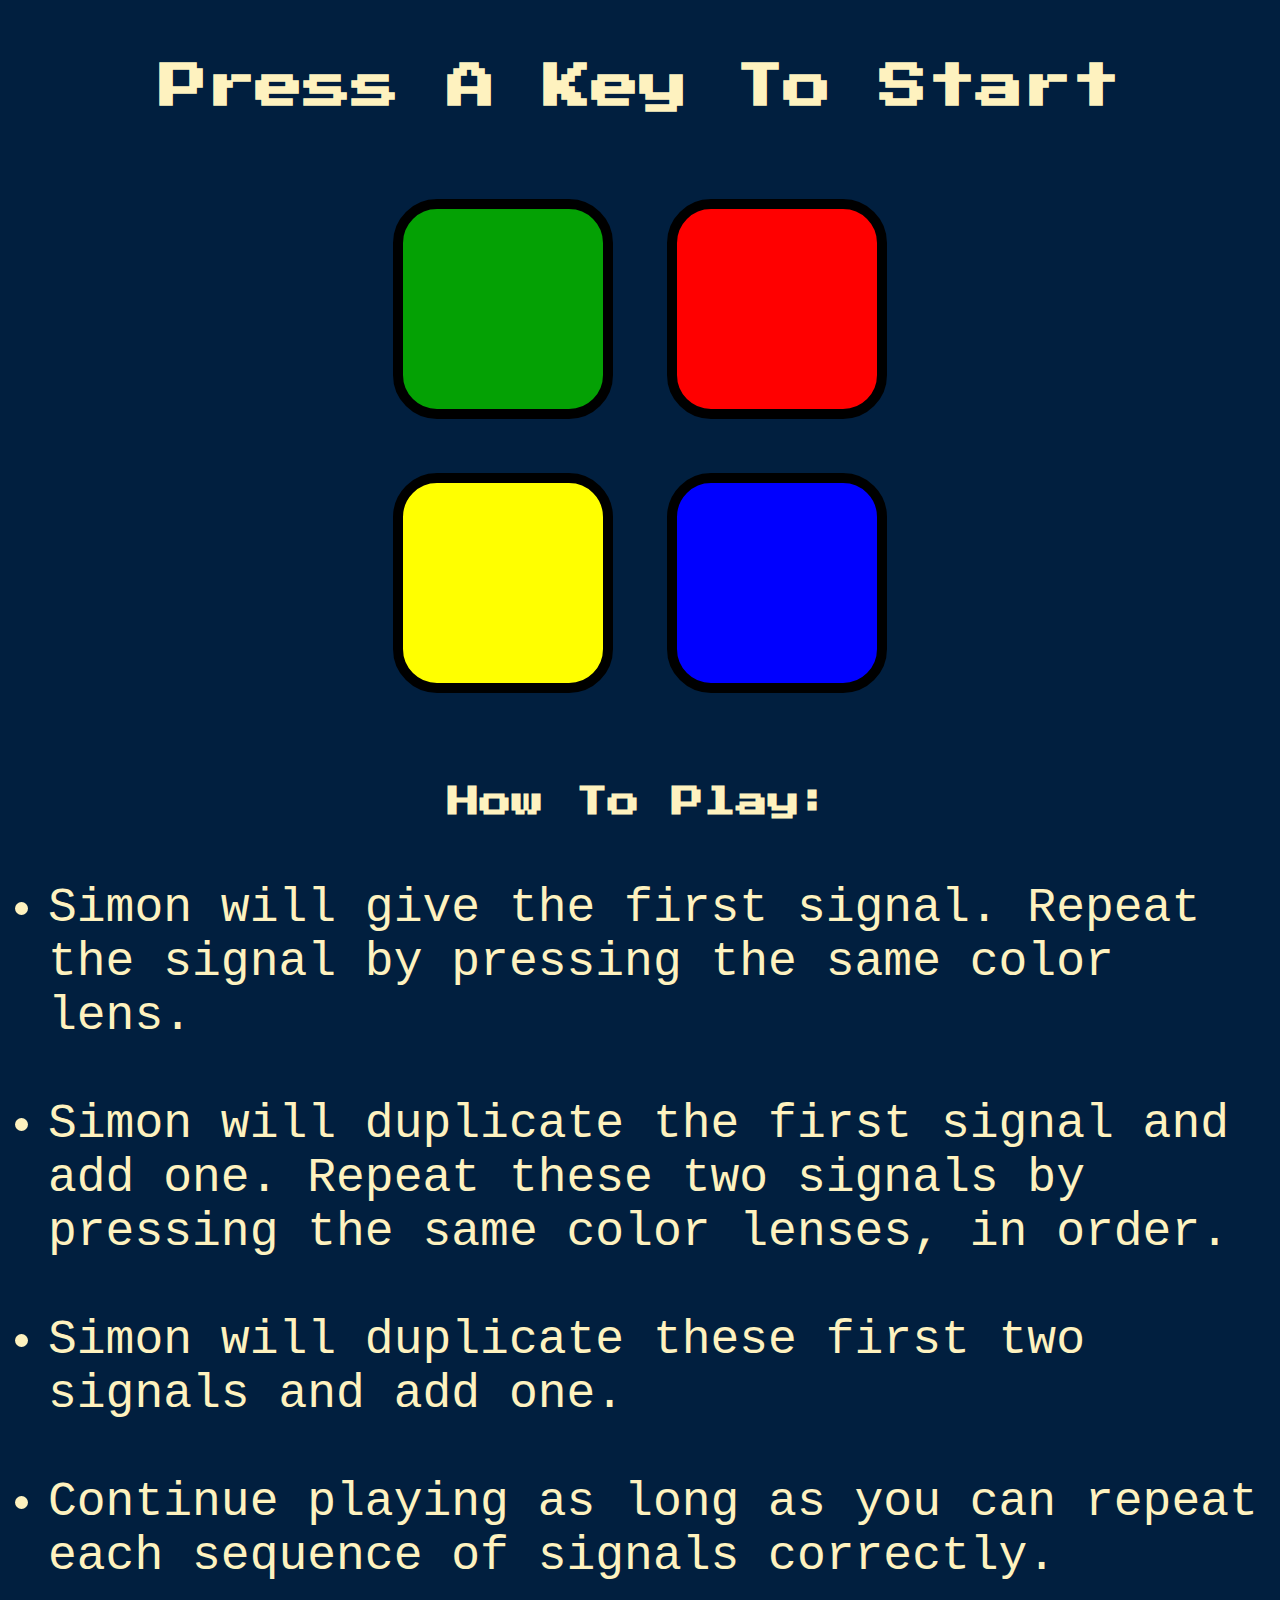
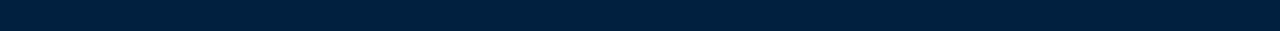
==== index.html @ 5886d7bd "added styling to how to play content" ====
<!DOCTYPE html>
<html lang="en">
<head>
    <meta charset="UTF-8">
    <meta http-equiv="X-UA-Compatible" content="IE=edge">
    <meta name="viewport" content="width=device-width, initial-scale=1.0">
    <link rel="stylesheet" href="styles.css">
    <link href="https://fonts.googleapis.com/css?family=Press+Start+2P" rel="stylesheet">
    <title>Simon Game</title>
</head>
<body>
    <h1 id="level-title">Press A Key To Start</h1>
      <div class="container">
        <div class="row">
          <div type="button" id="green" class="green btn">

          </div>
          <div type="button" id="red" class="red btn">

          </div>
        </div>
        <div class="row">
           <div type="button" id="yellow" class="yellow btn">

           </div>
           <div type="button" id="blue" class="blue btn">

           </div>
        </div>
    </div>
       <h1 id="how-to-heading">How To Play:</h1>
       <div class="info">
        <ul>
        <li>Simon will give the first signal. Repeat the signal by pressing the same color lens.</li> <br>
        <li>Simon will duplicate the first signal and add one. Repeat these two signals by pressing the same color lenses, in order.</li> <br>
        <li>Simon will duplicate these first two signals and add one.</li> <br>
        <li>Continue playing as long as you can repeat each sequence of signals correctly.</li>
        </ul>
       </h2>
    </div>
    <script src="https://ajax.googleapis.com/ajax/libs/jquery/3.6.0/jquery.min.js"></script>
    <script src="index.js"></script>
</body>
</html>
---- styles.css ----
body {
    text-align: center;
    background-color: #011f3f;
}

#level-title {
  font-family: 'Press Start 2P', cursive;
  font-size: 3rem;
  margin:  5%;
  color: #FEF2BF;
}

.container {
    display: block;
    width: 50%;
    margin: auto;
}

.btn {
    margin: 25px;
    display: inline-block;
    height: 200px;
    width: 200px;
    border: 10px solid black;
    border-radius: 20%;
  }
  
  .game-over {
    background-color: red;
    opacity: 0.8;
  }

  .red {
    background-color: red;
  }

  .green {
       background-color: rgb(4, 161, 4);
  }

  .blue {
    background-color: blue;
  }

  .yellow {
    background-color: yellow;
  }

  .pressed {
    box-shadow: 0 0 20px white;
    background-color: grey;
  }

  #how-to-heading {
    font-family: 'Press Start 2P', cursive;
  font-size: 2rem;
  margin:  5%;
  color: #FEF2BF;
  }

  .info {
    text-align: left;
    font-size: 3rem;
    color: #FEF2BF;
    font-family:'Courier New', Courier, monospace;
  }
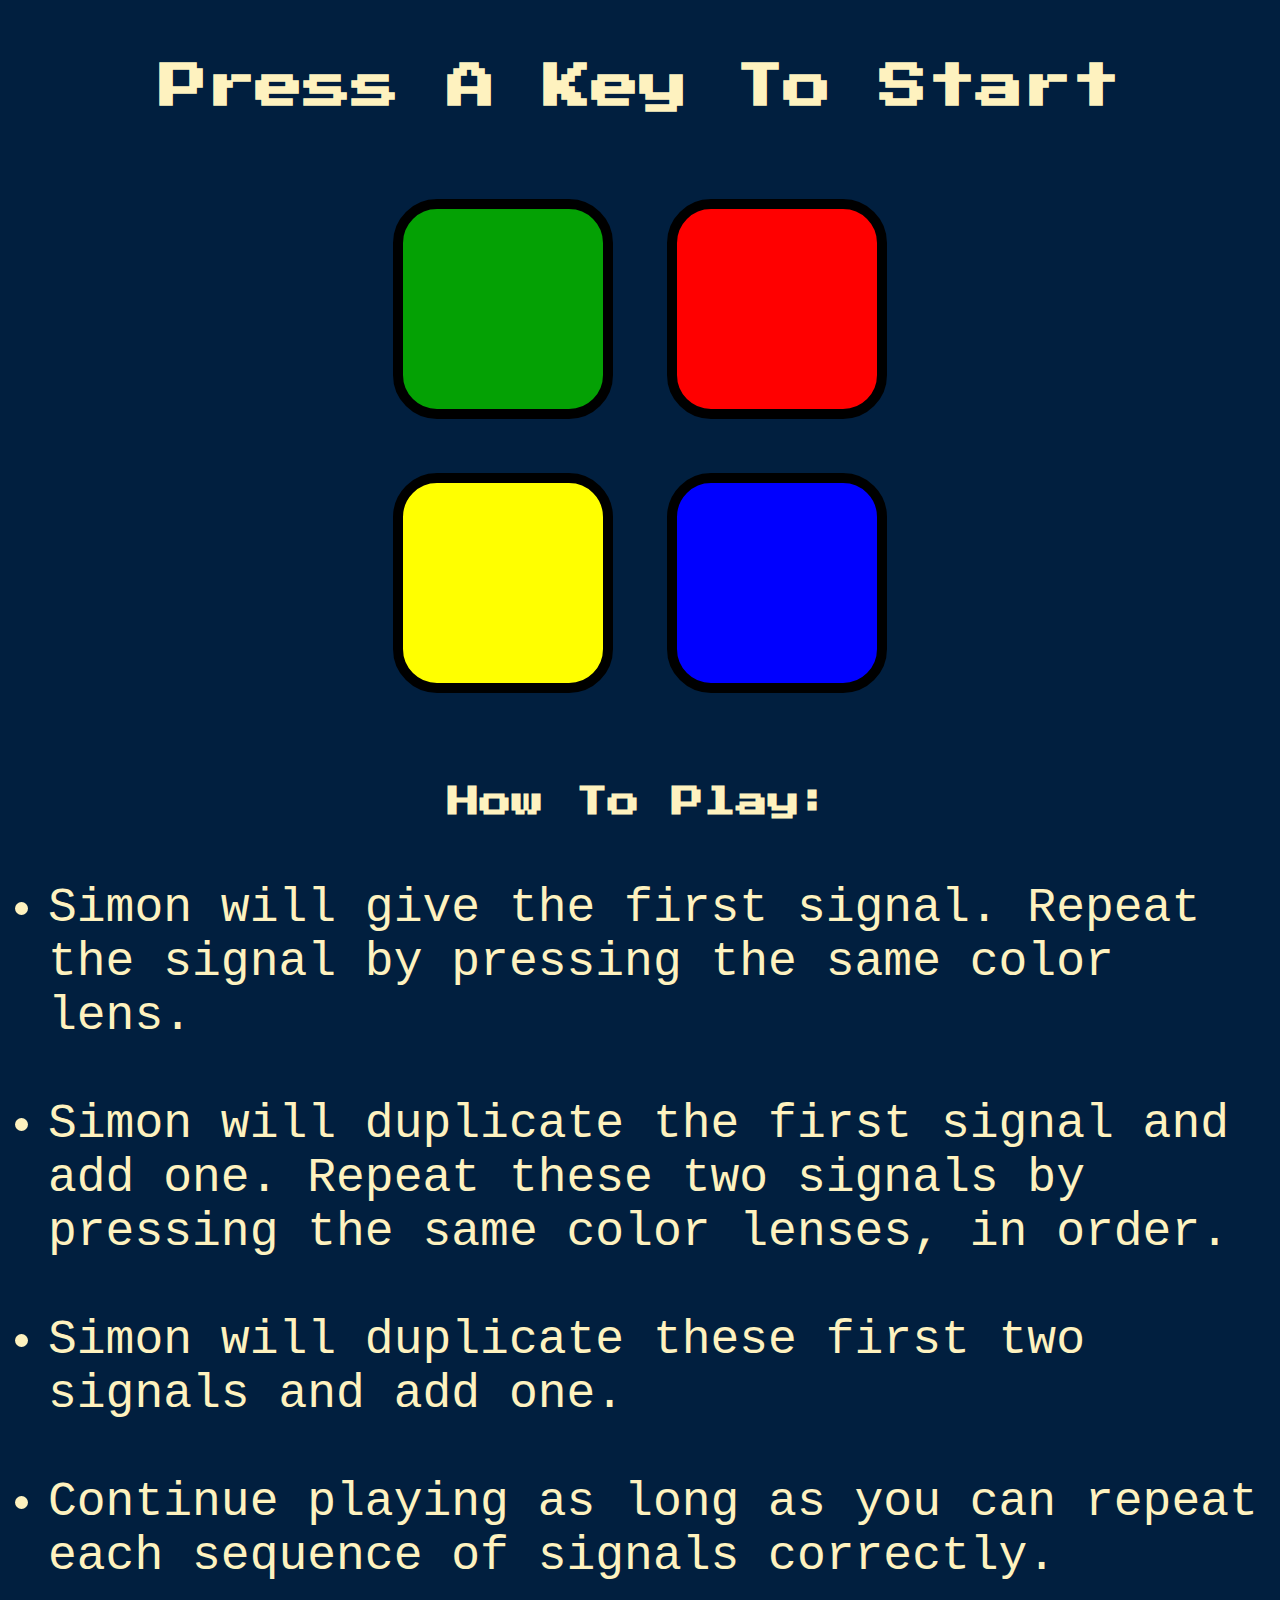
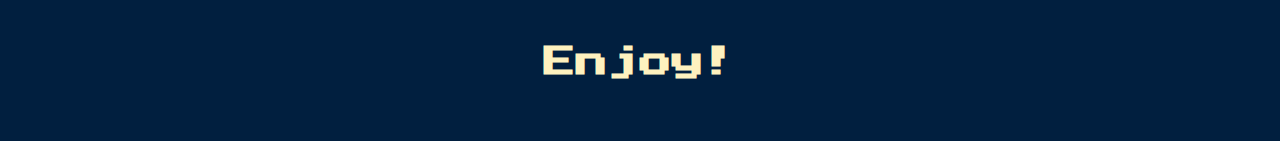
==== commit 4669349c: "added enjoy footer heading at bottom of screen" ====
--- a/index.html
+++ b/index.html
@@ -36,7 +36,7 @@
         <li>Simon will duplicate these first two signals and add one.</li> <br>
         <li>Continue playing as long as you can repeat each sequence of signals correctly.</li>
         </ul>
-       </h2>
+       <h2>Enjoy!</h2>
     </div>
     <script src="https://ajax.googleapis.com/ajax/libs/jquery/3.6.0/jquery.min.js"></script>
     <script src="index.js"></script>
--- a/styles.css
+++ b/styles.css
@@ -63,4 +63,12 @@
     font-size: 3rem;
     color: #FEF2BF;
     font-family:'Courier New', Courier, monospace;
+  }
+
+  h2 {
+    font-family: 'Press Start 2P', cursive;
+  font-size: 2rem;
+  margin:  5%;
+  color: #FEF2BF;
+  text-align: center;
   }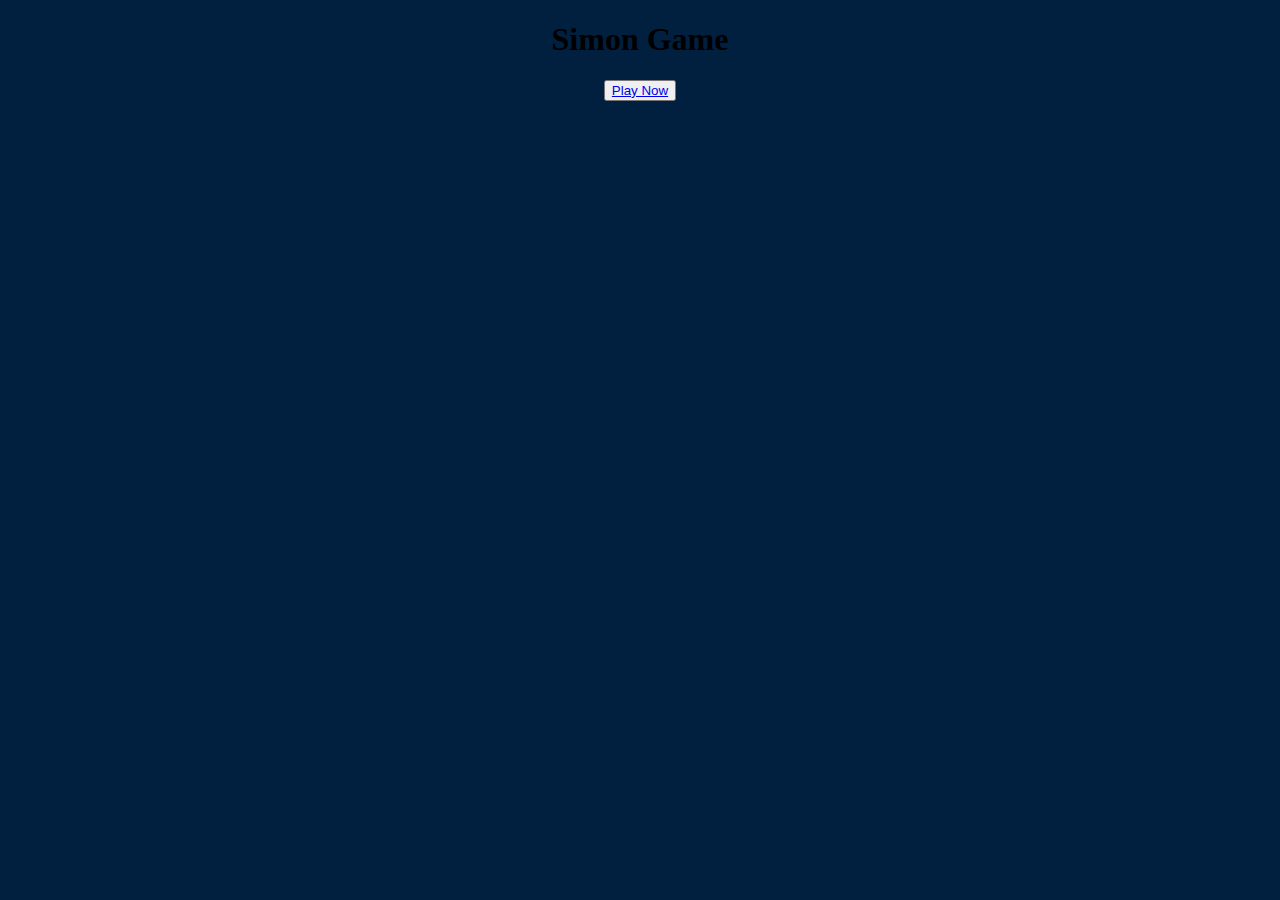
==== commit 6de95ca6: "added a tag and play now button" ====
--- a/index.html
+++ b/index.html
@@ -5,40 +5,14 @@
     <meta http-equiv="X-UA-Compatible" content="IE=edge">
     <meta name="viewport" content="width=device-width, initial-scale=1.0">
     <link rel="stylesheet" href="styles.css">
-    <link href="https://fonts.googleapis.com/css?family=Press+Start+2P" rel="stylesheet">
     <title>Simon Game</title>
 </head>
 <body>
-    <h1 id="level-title">Press A Key To Start</h1>
-      <div class="container">
-        <div class="row">
-          <div type="button" id="green" class="green btn">
+    <h1> Simon Game</h1>
 
-          </div>
-          <div type="button" id="red" class="red btn">
-
-          </div>
-        </div>
-        <div class="row">
-           <div type="button" id="yellow" class="yellow btn">
-
-           </div>
-           <div type="button" id="blue" class="blue btn">
-
-           </div>
-        </div>
-    </div>
-       <h1 id="how-to-heading">How To Play:</h1>
-       <div class="info">
-        <ul>
-        <li>Simon will give the first signal. Repeat the signal by pressing the same color lens.</li> <br>
-        <li>Simon will duplicate the first signal and add one. Repeat these two signals by pressing the same color lenses, in order.</li> <br>
-        <li>Simon will duplicate these first two signals and add one.</li> <br>
-        <li>Continue playing as long as you can repeat each sequence of signals correctly.</li>
-        </ul>
-       <h2>Enjoy!</h2>
-    </div>
-    <script src="https://ajax.googleapis.com/ajax/libs/jquery/3.6.0/jquery.min.js"></script>
-    <script src="index.js"></script>
+        <button>
+            <a href="game.html">Play Now</a>
+        </button>
+    
 </body>
 </html>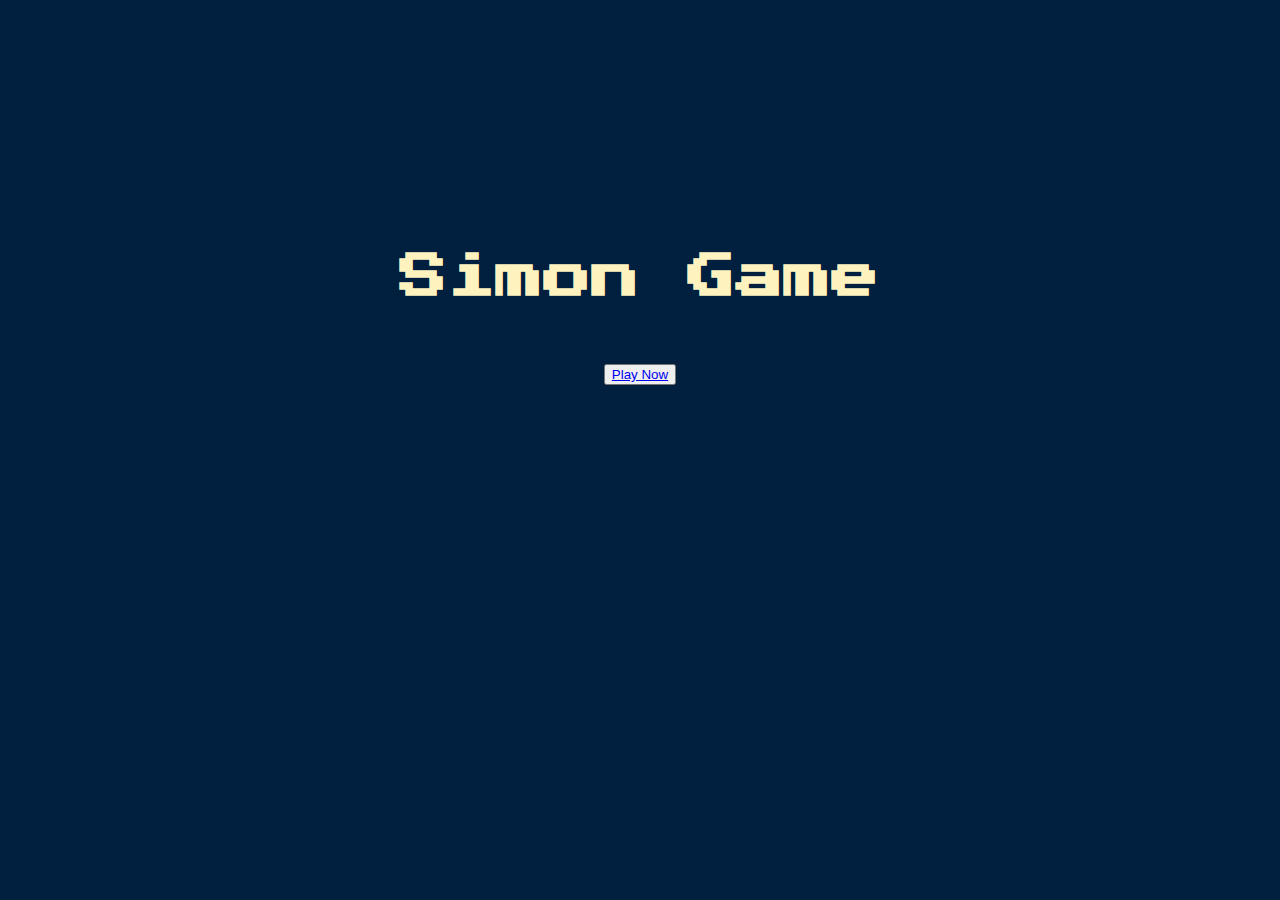
==== commit 7d47d516: "added styling to heading on index page" ====
--- a/index.html
+++ b/index.html
@@ -4,15 +4,16 @@
     <meta charset="UTF-8">
     <meta http-equiv="X-UA-Compatible" content="IE=edge">
     <meta name="viewport" content="width=device-width, initial-scale=1.0">
+    <link href="https://fonts.googleapis.com/css?family=Press+Start+2P" rel="stylesheet">
     <link rel="stylesheet" href="styles.css">
     <title>Simon Game</title>
 </head>
 <body>
+    <div class="container1">
     <h1> Simon Game</h1>
-
         <button>
             <a href="game.html">Play Now</a>
         </button>
-    
+    </div>
 </body>
 </html>--- a/styles.css
+++ b/styles.css
@@ -3,7 +3,7 @@
     background-color: #011f3f;
 }
 
-#level-title {
+#level-title, h1{
   font-family: 'Press Start 2P', cursive;
   font-size: 3rem;
   margin:  5%;
@@ -14,6 +14,10 @@
     display: block;
     width: 50%;
     margin: auto;
+}
+
+.container1 {
+  margin-top: 20%;
 }
 
 .btn {
@@ -71,4 +75,8 @@
   margin:  5%;
   color: #FEF2BF;
   text-align: center;
+  }
+
+  h1 {
+
   }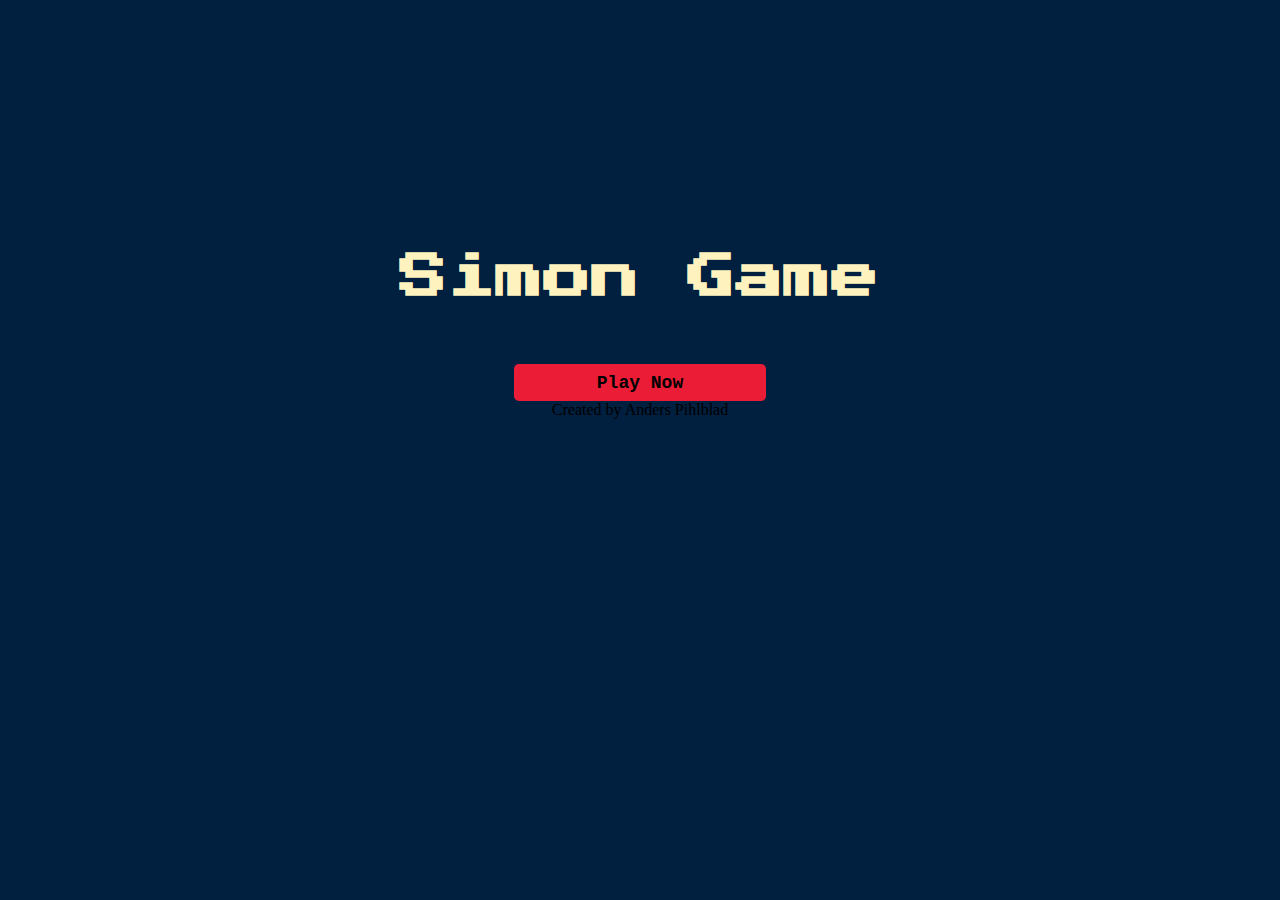
==== commit e5892718: "Added styling to play now button and added footers to both pages" ====
--- a/index.html
+++ b/index.html
@@ -15,5 +15,8 @@
             <a href="game.html">Play Now</a>
         </button>
     </div>
+    <footer>
+        Created by Anders Pihlblad
+    </footer>
 </body>
 </html>--- a/styles.css
+++ b/styles.css
@@ -77,6 +77,30 @@
   text-align: center;
   }
 
-  h1 {
+button {
+    width: 20%;
+    padding: 8px 0;
+    border: none;
+    outline: none;
+    background: #EB1D36;
+    color: #A2B5BB;
+    border-radius: 5px;
+    cursor: pointer;
+    font-size: 18px;
+    font-weight: 500;
+    transition: all 0.3s ease;
+}
 
-  }+.container1 button:hover {
+  transform: scale(0.96);
+  color: #EB1D36 ;
+  background: #A2B5BB;
+  border: 1px solid #554994;
+}
+
+.container1 a {
+  text-decoration: none;
+  font-weight: 700;
+  color: #000;
+  font-family:'Courier New', Courier, monospace;
+}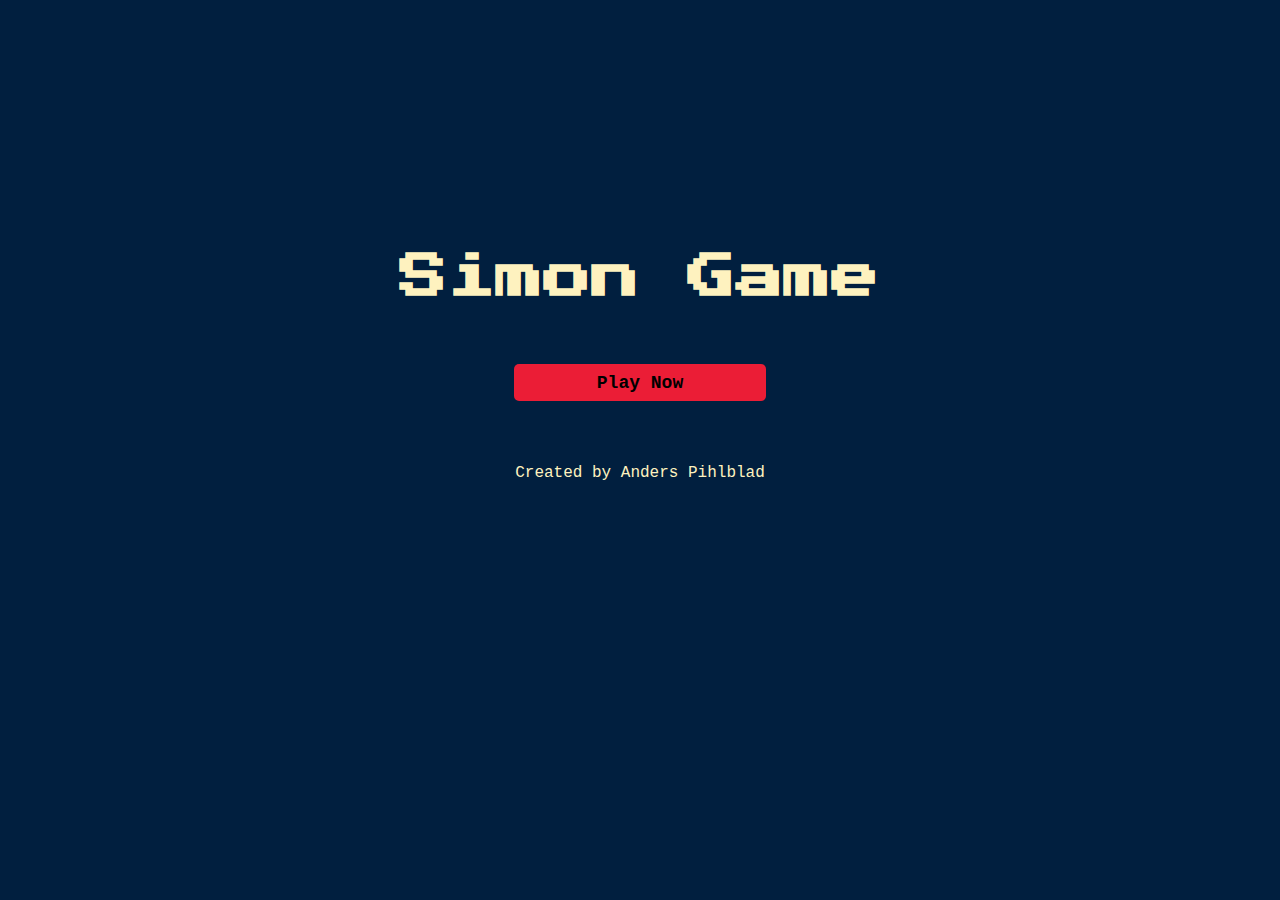
==== commit 50ed95b2: "added commets and made code neat" ====
--- a/index.html
+++ b/index.html
@@ -9,12 +9,14 @@
     <title>Simon Game</title>
 </head>
 <body>
+    <!--Start page code-->
     <div class="container1">
     <h1> Simon Game</h1>
         <button>
             <a href="game.html">Play Now</a>
         </button>
     </div>
+    <!--Footer-->
     <footer>
         Created by Anders Pihlblad
     </footer>
--- a/styles.css
+++ b/styles.css
@@ -1,8 +1,9 @@
 body {
     text-align: center;
     background-color: #011f3f;
+    font-family:'Courier New', Courier, monospace;
 }
-
+/* game.html code*/
 #level-title, h1{
   font-family: 'Press Start 2P', cursive;
   font-size: 3rem;
@@ -27,56 +28,56 @@
     width: 200px;
     border: 10px solid black;
     border-radius: 20%;
-  }
+}
   
-  .game-over {
+.game-over {
     background-color: red;
     opacity: 0.8;
-  }
+ }
 
-  .red {
+.red {
     background-color: red;
-  }
+}
 
-  .green {
+.green {
        background-color: rgb(4, 161, 4);
-  }
+}
 
-  .blue {
+.blue {
     background-color: blue;
-  }
+}
 
-  .yellow {
+.yellow {
     background-color: yellow;
-  }
+}
 
-  .pressed {
+.pressed {
     box-shadow: 0 0 20px white;
     background-color: grey;
-  }
+}
 
-  #how-to-heading {
+#how-to-heading {
     font-family: 'Press Start 2P', cursive;
   font-size: 2rem;
   margin:  5%;
   color: #FEF2BF;
-  }
+}
 
-  .info {
+.info {
     text-align: left;
     font-size: 3rem;
     color: #FEF2BF;
     font-family:'Courier New', Courier, monospace;
-  }
+}
 
-  h2 {
-    font-family: 'Press Start 2P', cursive;
-  font-size: 2rem;
-  margin:  5%;
-  color: #FEF2BF;
-  text-align: center;
-  }
-
+h2 {
+   font-family: 'Press Start 2P', cursive;
+   font-size: 2rem;
+   margin:  5%;
+   color: #FEF2BF;
+   text-align: center;
+}
+/* index.html code */
 button {
     width: 20%;
     padding: 8px 0;
@@ -103,4 +104,11 @@
   font-weight: 700;
   color: #000;
   font-family:'Courier New', Courier, monospace;
+}
+
+footer {
+  text-align: center;
+  margin-top: 5%;
+  color: #FEF2BF;
+
 }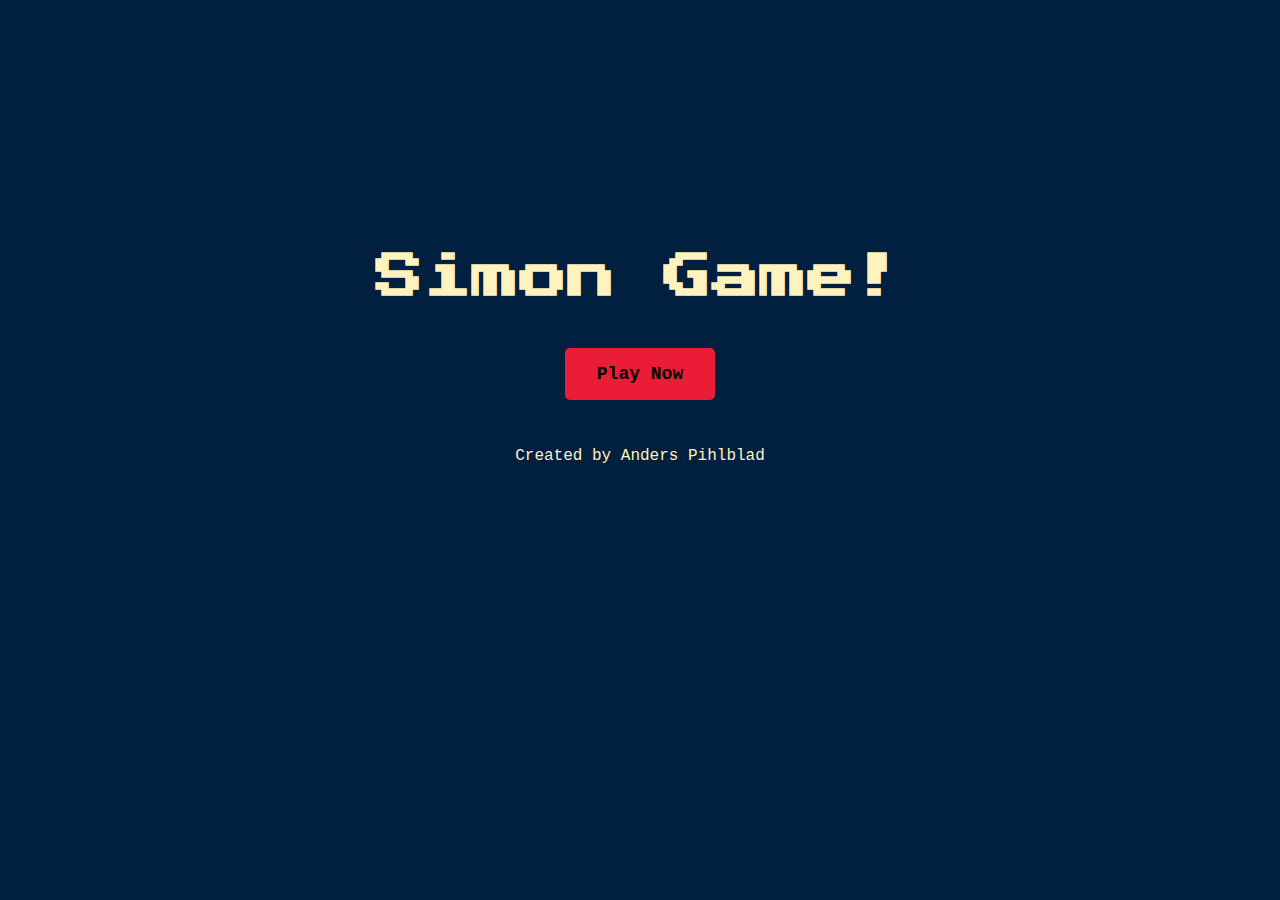
==== commit c54b6a93: "last touchs" ====
--- a/index.html
+++ b/index.html
@@ -11,10 +11,8 @@
 <body>
     <!--Start page code-->
     <div class="container1">
-    <h1> Simon Game</h1>
-        <button>
-            <a href="game.html">Play Now</a>
-        </button>
+    <h1>Simon Game!</h1>
+            <a href="game.html" class="button">Play Now</a>
     </div>
     <!--Footer-->
     <footer>
--- a/styles.css
+++ b/styles.css
@@ -78,13 +78,13 @@
    text-align: center;
 }
 /* index.html code */
-button {
+.button {
     width: 20%;
-    padding: 8px 0;
+    padding: 1rem 2rem;
     border: none;
     outline: none;
     background: #EB1D36;
-    color: #A2B5BB;
+    color: #000;
     border-radius: 5px;
     cursor: pointer;
     font-size: 18px;
@@ -92,9 +92,9 @@
     transition: all 0.3s ease;
 }
 
-.container1 button:hover {
+.button:hover {
   transform: scale(0.96);
-  color: #EB1D36 ;
+  color: #000;
   background: #A2B5BB;
   border: 1px solid #554994;
 }
